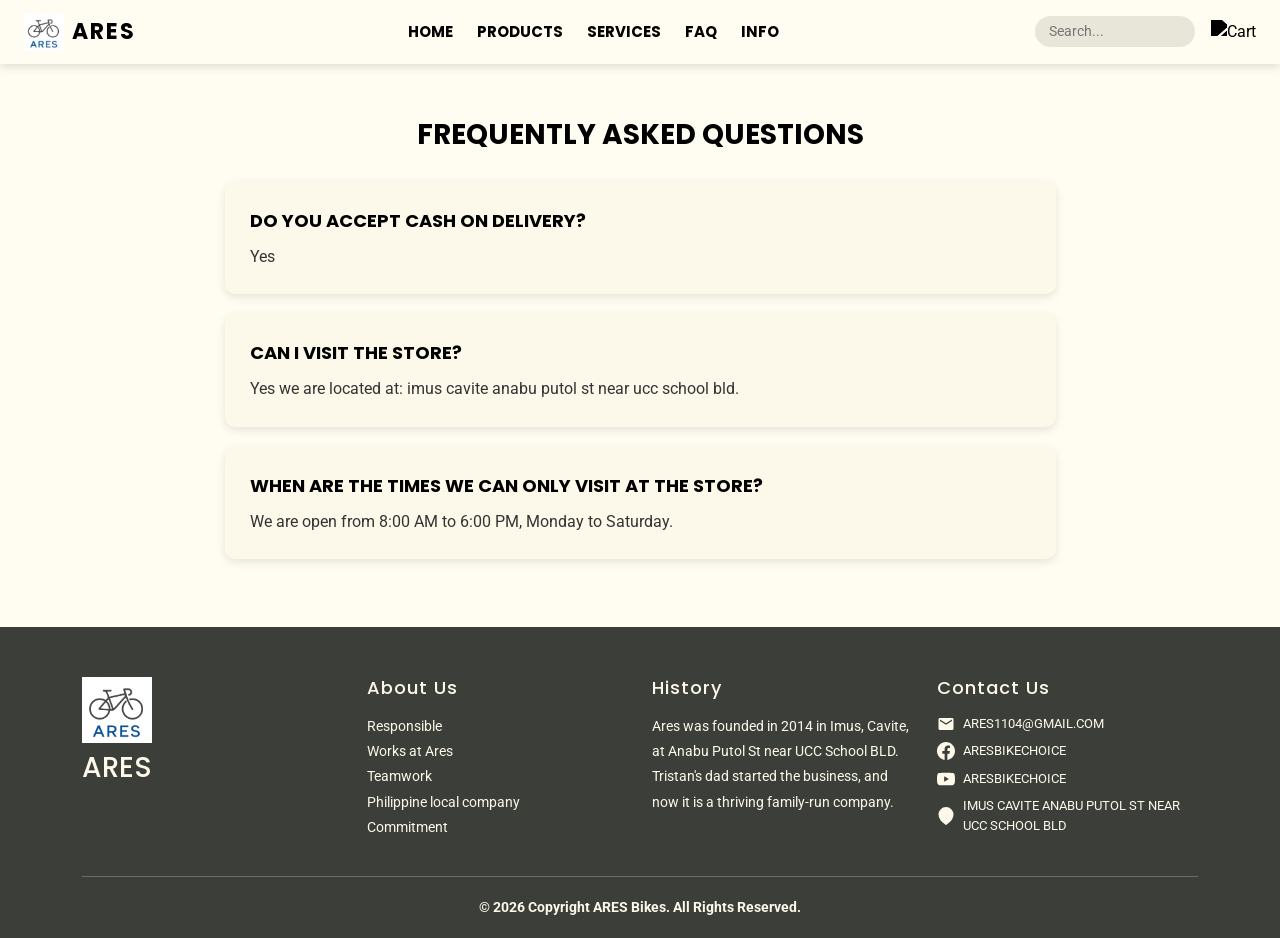
==== faq.html @ fc1d27b5 "Add files via upload" ====
<!DOCTYPE html>
<html lang="en">
<head>
  <meta charset="UTF-8">
  <meta name="viewport" content="width=device-width, initial-scale=1.0">
  <title>ARES Bikes - FAQ</title>
  <link href="https://cdn.jsdelivr.net/npm/bootstrap@5.3.3/dist/css/bootstrap.min.css" rel="stylesheet">
  <link href="https://fonts.googleapis.com/css2?family=Poppins:wght@400;700&family=Roboto:wght@400;700&display=swap" rel="stylesheet">
  <link rel="stylesheet" href="style.css"> 
  <style>
    .page-title {
      font-family: 'Poppins', sans-serif;
      font-size: 28px;
      font-weight: 700;
      text-align: center;
      color: #000;
      margin-bottom: 30px;
    }
    .faq-item {
      background: #FCF9EA;
      border-radius: 10px;
      padding: 25px;
      margin-bottom: 20px;
      box-shadow: 0 3px 10px rgba(0,0,0,0.1);
    }
    .faq-question {
      font-family: 'Poppins', sans-serif;
      font-size: 18px;
      font-weight: 700;
      color: #000;
      margin-bottom: 10px;
    }
    .faq-answer {
      font-size: 16px;
      color: #333;
      line-height: 1.6;
    }
  </style>
</head>
<body>

<!-- NAVBAR -->
<nav class="navbar navbar-expand-lg fixed-top">
  <div class="container-fluid px-4">
    <a class="navbar-brand d-flex align-items-center gap-2" href="index.html">
      <img src="ARES_LOGO.png" alt="ARES Logo">
      <span>ARES</span>
    </a>
    <button class="navbar-toggler" type="button" data-bs-toggle="collapse" data-bs-target="#navMenu">
      <span class="navbar-toggler-icon"></span>
    </button>
    <div class="collapse navbar-collapse" id="navMenu">
      <ul class="navbar-nav mx-auto gap-lg-2">
        <li class="nav-item"><a class="nav-link" href="index.html">HOME</a></li>
        <li class="nav-item"><a class="nav-link" href="products.html">PRODUCTS</a></li>
        <li class="nav-item"><a class="nav-link" href="services.html">SERVICES</a></li>
        <li class="nav-item"><a class="nav-link" href="faq.html">FAQ</a></li>
        <li class="nav-item"><a class="nav-link" href="info.html">INFO</a></li>
      </ul>
      <div class="d-flex align-items-center gap-3 mt-2 mt-lg-0">
        <div class="search-wrapper">
          <input type="text" class="search-input" placeholder="Search...">
          <div class="search-dropdown">
            <select onchange="if(this.value) window.location.href='products.html#'+this.value">
              <option value="">CATEGORY LIST</option>
              <option value="roadbike">ROAD BIKE</option>
              <option value="mountainbike">MOUNTAIN BIKE</option>
              <option value="gravelbike">GRAVEL BIKE</option>
              <option value="ebike">EBIKE</option>
              <option value="groupsets">GROUPSETS</option>
              <option value="accessories">ACCESSORIES</option>
            </select>
          </div>
        </div>
        <div class="cart-icon">
          <img src="https://cdn-icons-png.flaticon.com/512/263/263142.png" alt="Cart">
        </div>
      </div>
    </div>
  </div>
</nav>

<!-- FAQ CONTENT -->
<div class="container py-5">
  <h2 class="page-title">FREQUENTLY ASKED QUESTIONS</h2>
  <div class="row justify-content-center">
    <div class="col-12 col-lg-9">
      <div class="faq-item">
        <div class="faq-question">DO YOU ACCEPT CASH ON DELIVERY?</div>
        <div class="faq-answer">Yes</div>
      </div>
      <div class="faq-item">
        <div class="faq-question">CAN I VISIT THE STORE?</div>
        <div class="faq-answer">Yes we are located at: imus cavite anabu putol st near ucc school bld.</div>
      </div>
      <div class="faq-item">
        <div class="faq-question">WHEN ARE THE TIMES WE CAN ONLY VISIT AT THE STORE?</div>
        <div class="faq-answer">We are open from 8:00 AM to 6:00 PM, Monday to Saturday.</div>
      </div>
    </div>
  </div>
</div>

<!-- FOOTER -->
<footer>
  <div class="container">
    <div class="row g-4">
      <div class="col-12 col-md-3 text-center text-md-start footer-brand">
        <img src="ARES_LOGO.png" alt="ARES Logo" class="mb-2">
        <h3>ARES</h3>
      </div>
      <div class="col-12 col-md-3">
        <h5>About Us</h5>
        <p>Responsible<br>Works at Ares<br>Teamwork<br>Philippine local company<br>Commitment</p>
      </div>
      <div class="col-12 col-md-3">
        <h5>History</h5>
        <p>Ares was founded in 2014 in Imus, Cavite, at Anabu Putol St near UCC School BLD. Tristan's dad started the business, and now it is a thriving family-run company.</p>
      </div>
      <div class="col-12 col-md-3">
        <h5>Contact Us</h5>
        <div class="contact-item"><svg viewBox="0 0 24 24"><path d="M20 4H4c-1.1 0-1.99.9-1.99 2L2 18c0 1.1.9 2 2 2h16c1.1 0 2-.9 2-2V6c0-1.1-.9-2-2-2zm0 4l-8 5-8-5V6l8 5 8-5v2z"/></svg><span>ARES1104@GMAIL.COM</span></div>
        <div class="contact-item"><svg viewBox="0 0 24 24"><path d="M24 12.073c0-6.627-5.373-12-12-12s-12 5.373-12 12c0 5.99 4.388 10.954 10.125 11.854v-8.385H7.078v-3.47h3.047V9.43c0-3.007 1.792-4.669 4.533-4.669 1.312 0 2.686.235 2.686.235v2.953H15.83c-1.491 0-1.956.925-1.956 1.874v2.25h3.328l-.532 3.47h-2.796v8.385C19.612 23.027 24 18.062 24 12.073z"/></svg><span>ARESBIKECHOICE</span></div>
        <div class="contact-item"><svg viewBox="0 0 24 24"><path d="M23.498 6.186a3.016 3.016 0 0 0-2.122-2.136C19.505 3.545 12 3.545 12 3.545s-7.505 0-9.377.505A3.017 3.017 0 0 0 .502 6.186C0 8.07 0 12 0 12s0 3.93.502 5.814a3.016 3.016 0 0 0 2.122 2.136c1.871.505 9.376.505 9.376.505s7.505 0 9.377-.505a3.015 3.015 0 0 0 2.122-2.136C24 15.93 24 12 24 12s0-3.93-.502-5.814zM9.545 15.568V8.432L15.818 12l-6.273 3.568z"/></svg><span>ARESBIKECHOICE</span></div>
        <div class="contact-item"><svg viewBox="0 0 24 24" fill="none" stroke="#FCF9EA" stroke-width="2"><path d="M21 10c0 7-9 13-9 13s-9-6-9-13a9 9 0 0 1 18 0z"/><circle cx="12" cy="10" r="3"/></svg><span>IMUS CAVITE ANABU PUTOL ST NEAR UCC SCHOOL BLD</span></div>
      </div>
    </div>
    <div class="footer-bottom">© 2026 Copyright ARES Bikes. All Rights Reserved.</div>
  </div>
</footer>

<script src="https://cdn.jsdelivr.net/npm/bootstrap@5.3.3/dist/js/bootstrap.bundle.min.js"></script>
</body>
</html>
---- style.css ----
html {
  scroll-behavior: smooth;
}

body {
  font-family: 'Roboto', sans-serif;
  background: #FFFDF1;
  color: #000000;
  padding-top: 70px;
}

/* NAVBAR */
.navbar {
  background: #FFFDF1 !important;
  box-shadow: 0 2px 10px rgba(0, 0, 0, 0.15);
}

.navbar-brand img {
  width: 40px;
}

.navbar-brand span {
  font-family: 'Poppins', sans-serif;
  font-size: 22px;
  font-weight: 700;
  letter-spacing: 2px;
  color: #000000;
}

.navbar-nav .nav-link {
  font-family: 'Poppins', sans-serif;
  font-weight: 700;
  font-size: 15px;
  color: #000000 !important;
}

.navbar-nav .nav-link:hover {
  opacity: 0.7;
}

.search-input {
  background: #E8E6D9;
  border: none;
  border-radius: 20px;
  padding: 5px 14px;
  font-size: 14px;
  outline: none;
  width: 160px;
  color: #000000;
}

.search-input:focus {
  background: #d8d6ca;
  outline: none;
  box-shadow: none;
}

.cart-icon img {
  width: 28px;
  filter: brightness(0);
}

.navbar-toggler {
  border: none;
  outline: none;
}

.navbar-toggler:focus {
  box-shadow: none;
}

/* FOOTER */
footer {
  background: #3c3f39;
  color: #FCF9EA;
  padding: 50px 0 20px 0;
}

footer h5 {
  font-family: 'Poppins', sans-serif;
  font-size: 18px;
  letter-spacing: 1px;
  margin-bottom: 15px;
  color: #FCF9EA;
}

footer .footer-brand h3 {
  font-family: 'Poppins', sans-serif;
  font-size: 28px;
  color: #FCF9EA;
}

footer .footer-brand img {
  width: 70px;
}

footer p {
  font-size: 14px;
  line-height: 1.8;
  color: #FCF9EA;
}

footer .contact-item {
  display: flex;
  align-items: center;
  gap: 8px;
  margin-bottom: 8px;
  font-size: 13px;
  color: #FCF9EA;
}

footer .contact-item svg {
  width: 18px;
  height: 18px;
  fill: #FCF9EA;
  flex-shrink: 0;
}

.footer-bottom {
  border-top: 1px solid rgba(252, 249, 234, 0.25);
  padding-top: 20px;
  text-align: center;
  font-size: 14px;
  font-weight: bold;
  color: #FCF9EA;
  margin-top: 20px;
}

/* CATEGORY DROPDOWN IN SEARCH */
.search-dropdown {
  position: absolute;
  top: 110%;
  left: 0;
  width: 180px;
  background: #808080;
  border-radius: 10px;
  z-index: 9999;
  display: none;
  box-shadow: 0 4px 12px rgba(0,0,0,0.2);
}

.search-wrapper {
  position: relative;
}

.search-dropdown select {
  width: 100%;
  background: transparent;
  border: none;
  color: #fff;
  padding: 8px 12px;
  font-size: 13px;
  cursor: pointer;
  border-radius: 10px;
}

.search-input:focus ~ .search-dropdown,
.search-dropdown:hover {
  display: block;
}
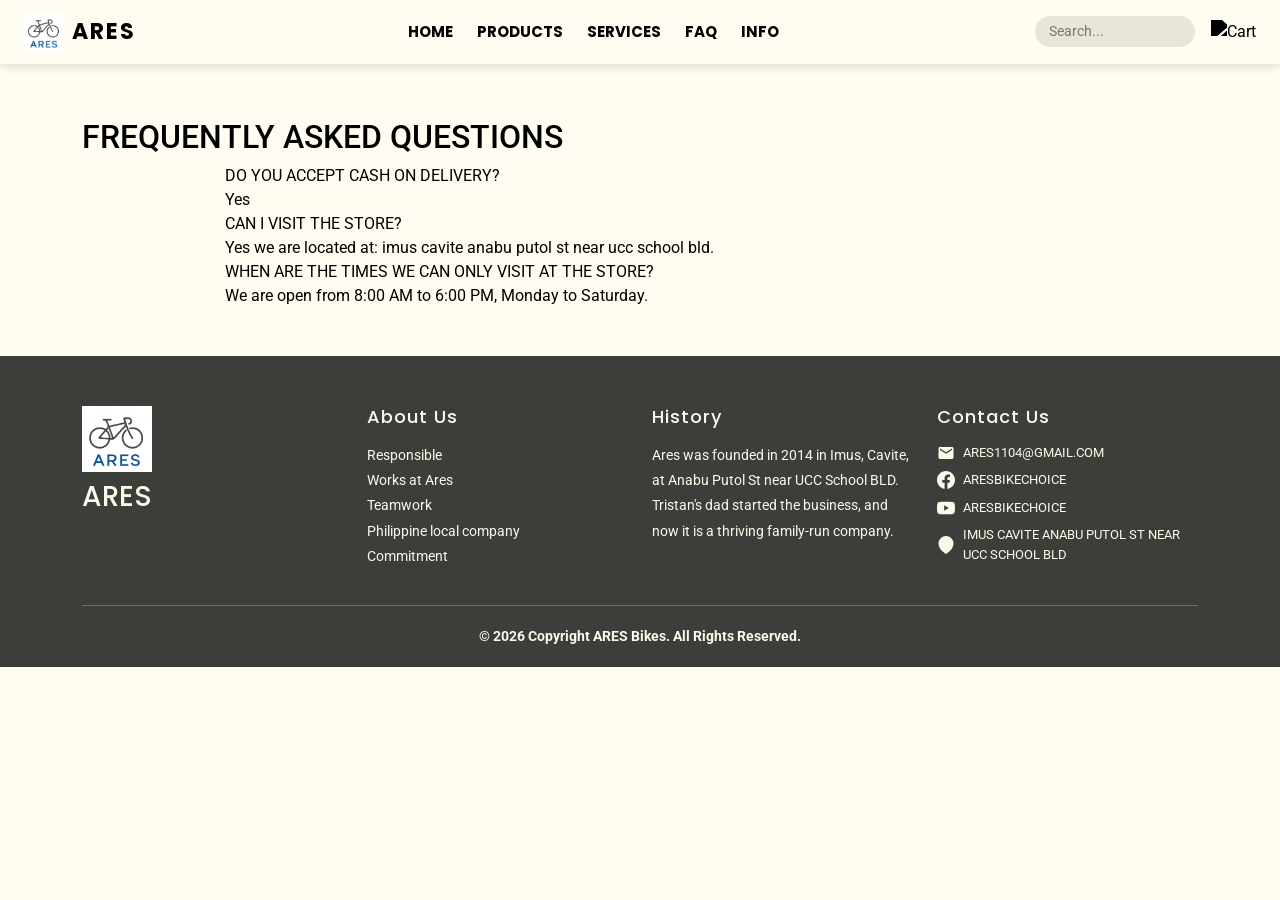
==== commit a4c5ee18: "Update faq.html" ====
--- a/faq.html
+++ b/faq.html
@@ -1,45 +1,20 @@
 <!DOCTYPE html>
 <html lang="en">
 <head>
+  
   <meta charset="UTF-8">
   <meta name="viewport" content="width=device-width, initial-scale=1.0">
+  
   <title>ARES Bikes - FAQ</title>
+  
   <link href="https://cdn.jsdelivr.net/npm/bootstrap@5.3.3/dist/css/bootstrap.min.css" rel="stylesheet">
   <link href="https://fonts.googleapis.com/css2?family=Poppins:wght@400;700&family=Roboto:wght@400;700&display=swap" rel="stylesheet">
   <link rel="stylesheet" href="style.css"> 
-  <style>
-    .page-title {
-      font-family: 'Poppins', sans-serif;
-      font-size: 28px;
-      font-weight: 700;
-      text-align: center;
-      color: #000;
-      margin-bottom: 30px;
-    }
-    .faq-item {
-      background: #FCF9EA;
-      border-radius: 10px;
-      padding: 25px;
-      margin-bottom: 20px;
-      box-shadow: 0 3px 10px rgba(0,0,0,0.1);
-    }
-    .faq-question {
-      font-family: 'Poppins', sans-serif;
-      font-size: 18px;
-      font-weight: 700;
-      color: #000;
-      margin-bottom: 10px;
-    }
-    .faq-answer {
-      font-size: 16px;
-      color: #333;
-      line-height: 1.6;
-    }
-  </style>
+  
 </head>
 <body>
 
-<!-- NAVBAR -->
+
 <nav class="navbar navbar-expand-lg fixed-top">
   <div class="container-fluid px-4">
     <a class="navbar-brand d-flex align-items-center gap-2" href="index.html">
@@ -80,7 +55,7 @@
   </div>
 </nav>
 
-<!-- FAQ CONTENT -->
+
 <div class="container py-5">
   <h2 class="page-title">FREQUENTLY ASKED QUESTIONS</h2>
   <div class="row justify-content-center">
@@ -101,7 +76,7 @@
   </div>
 </div>
 
-<!-- FOOTER -->
+
 <footer>
   <div class="container">
     <div class="row g-4">
--- a/style.css
+++ b/style.css
@@ -9,7 +9,7 @@
   padding-top: 70px;
 }
 
-/* NAVBAR */
+
 .navbar {
   background: #FFFDF1 !important;
   box-shadow: 0 2px 10px rgba(0, 0, 0, 0.15);
@@ -69,7 +69,7 @@
   box-shadow: none;
 }
 
-/* FOOTER */
+
 footer {
   background: #3c3f39;
   color: #FCF9EA;
@@ -126,7 +126,7 @@
   margin-top: 20px;
 }
 
-/* CATEGORY DROPDOWN IN SEARCH */
+
 .search-dropdown {
   position: absolute;
   top: 110%;
@@ -147,7 +147,7 @@
   width: 100%;
   background: transparent;
   border: none;
-  color: #fff;
+  color: #000000;
   padding: 8px 12px;
   font-size: 13px;
   cursor: pointer;
@@ -158,3 +158,121 @@
 .search-dropdown:hover {
   display: block;
 }
+.top-video-section {
+      width: 100%;
+      height: 75vh;
+      overflow: hidden;
+    }
+    .top-video-section video {
+      width: 100%;
+      height: 100%;
+      object-fit: cover;
+    }
+    .picture-item {
+      background: #FCF9EA;
+      border-radius: 10px;
+      overflow: hidden;
+      box-shadow: 0 3px 10px rgba(0,0,0,0.15);
+      height: 100%;
+    }
+    .picture-item img {
+      width: 100%;
+      height: 220px;
+      object-fit: cover;
+    }
+    .picture-item .text-content {
+      padding: 18px;
+      text-align: center;
+    }
+    .picture-item .text-content h3 {
+      font-family: 'Poppins', sans-serif;
+      font-size: 20px;
+      color: #000;
+      margin-bottom: 8px;
+    }
+    .picture-item .text-content p {
+      font-size: 15px;
+      color: #333;
+      line-height: 1.6;
+    }
+    @media (max-width: 768px) {
+      .top-video-section { height: 40vh; }
+    }
+
+    .category { margin-bottom: 40px; }
+    .category h2 {
+      font-size: 26px;
+      font-weight: 700;
+      color: #000;
+      margin-bottom: 20px;
+      font-family: 'Poppins', sans-serif;
+    }
+    .product-card {
+      background: #f5f3e9;
+      border-radius: 10px;
+      overflow: hidden;
+      box-shadow: 0 3px 10px rgba(0,0,0,0.12);
+      transition: transform 0.3s ease, box-shadow 0.3s ease;
+      height: 100%;
+    }
+    .product-card:hover {
+      transform: translateY(-5px);
+      box-shadow: 0 6px 20px rgba(0,0,0,0.18);
+    }
+    .product-card img {
+      width: 100%;
+      height: 200px;
+      object-fit: cover;
+    }
+    .product-card .card-body {
+      padding: 15px;
+      text-align: center;
+    }
+    .product-card .card-body p {
+      font-size: 16px;
+      margin-bottom: 5px;
+      color: #000;
+    }
+    .product-card .price {
+      font-weight: 700;
+      color: #000;
+      font-size: 16px;
+    }
+
+.section-title {
+      font-family: 'Poppins', sans-serif;
+      font-size: 28px;
+      font-weight: 700;
+      text-align: center;
+      color: #000;
+      margin-bottom: 10px;
+    }
+    .booking-info {
+      text-align: center;
+      font-weight: bold;
+      font-size: 16px;
+      color: #000;
+      margin-bottom: 30px;
+    }
+    .services-img {
+      width: 100%;
+      max-width: 420px;
+      border-radius: 8px;
+      object-fit: cover;
+    }
+    .service-list {
+      list-style: none;
+      padding: 0;
+      font-size: 18px;
+      color: #000;
+    }
+    .service-list li {
+      display: flex;
+      justify-content: space-between;
+      gap: 20px;
+      padding: 10px 0;
+      border-bottom: 1px solid #ddd;
+    }
+    .service-list li:last-child { border-bottom: none; }
+    .service-name { flex: 1; font-weight: 500; }
+    .service-price { font-weight: 700; white-space: nowrap; color: #000; }
